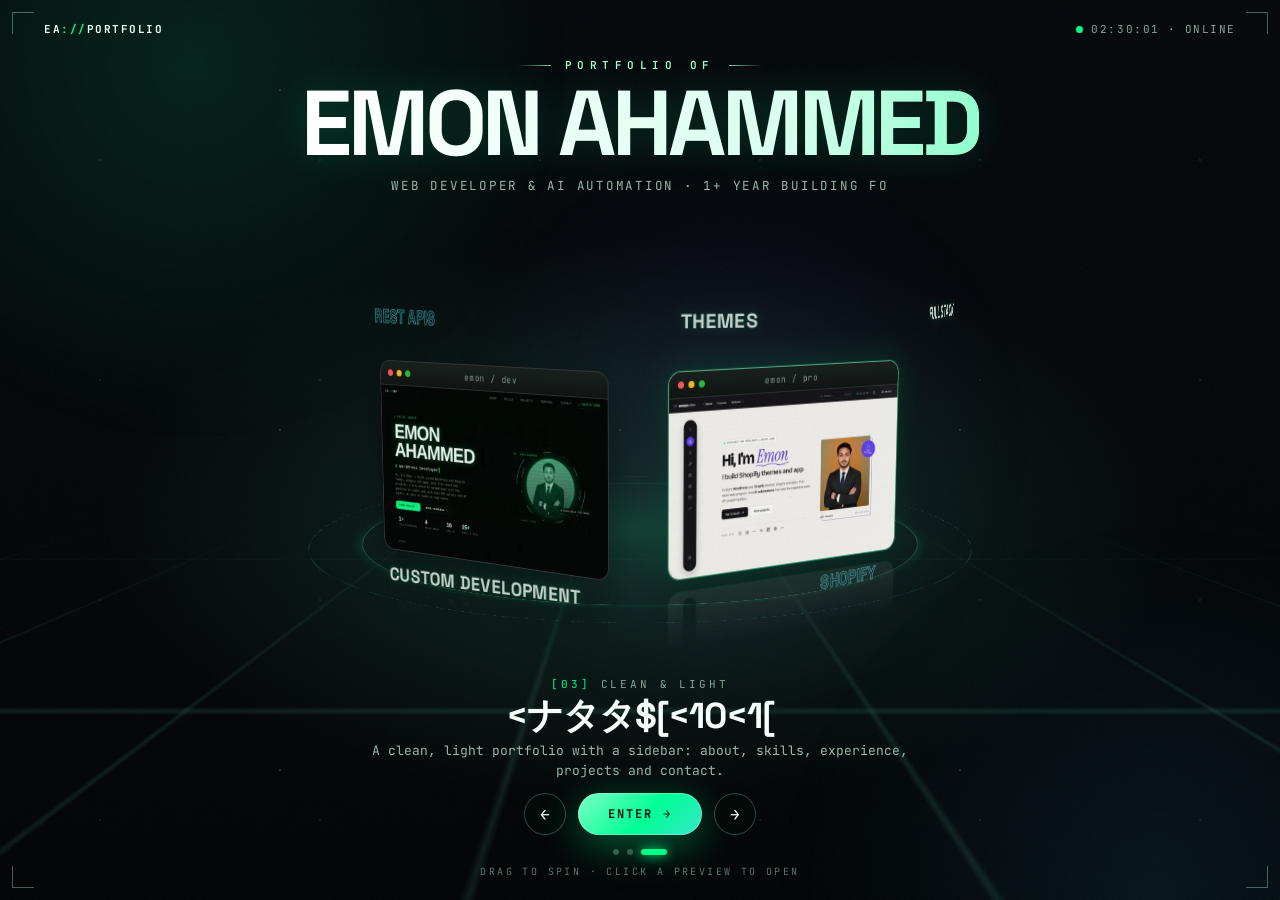
==== index.html @ 7c07039a "Experience: Betopia Limited roles in order WordPress Executive & Team Lead (6 months), Shopify Team " ====
<!DOCTYPE html>
<html lang="en">
<head>
  <meta charset="UTF-8" />
  <meta name="viewport" content="width=device-width, initial-scale=1, viewport-fit=cover" />
  <title>Emon Ahammed — Portfolio</title>
  <meta name="description" content="Emon Ahammed — custom full-stack developer, WordPress & Shopify developer and AI automation builder. Choose how you want to explore the portfolio." />
  <meta name="theme-color" content="#04070a" />
  <link rel="preconnect" href="https://fonts.googleapis.com" />
  <link rel="preconnect" href="https://fonts.gstatic.com" crossorigin />
  <link rel="preload" as="style" href="https://fonts.googleapis.com/css2?family=Space+Grotesk:wght@500;700&family=JetBrains+Mono:wght@400;600;700&display=swap" onload="this.onload=null;this.rel='stylesheet'" />
  <noscript><link rel="stylesheet" href="https://fonts.googleapis.com/css2?family=Space+Grotesk:wght@500;700&family=JetBrains+Mono:wght@400;600;700&display=swap" /></noscript>
  <link rel="stylesheet" href="fx.css?v=36" />
  <link rel="stylesheet" href="gate.css?v=38" />
</head>
<body>
  <!-- Background: soft moving light + a floor grid sliding toward the viewer -->
  <div class="bg" aria-hidden="true">
    <i class="glow g1"></i><i class="glow g2"></i><i class="glow g3"></i>
    <div class="stars s1"></div><div class="stars s2"></div>
    <div class="floor"><div class="grid"></div></div>
    <canvas class="trail" id="trail"></canvas>
    <div class="grain"></div>
  </div>
  <div class="corners" aria-hidden="true"><i></i><i></i><i></i><i></i></div>

  <header class="hud">
    <span class="hud-l">EA<b>://</b>portfolio</span>
    <span class="hud-r"><i class="pulse"></i><span id="clock">--:--:--</span> · ONLINE</span>
  </header>

  <main class="gate">
    <div class="id">
      <p class="hello" id="hello">Portfolio of</p>
      <h1 class="name glitch" id="name" data-text="EMON AHAMMED" aria-label="Emon Ahammed">EMON AHAMMED</h1>
      <p class="role" id="role"></p>
    </div>

    <!-- 3D stage: rings of words orbit around a ring of portfolio previews -->
    <section class="stage" id="stage" aria-label="Choose a portfolio style" aria-roledescription="carousel">
      <div class="world" id="world">
        <div class="platform" aria-hidden="true"><i></i><i></i><i></i></div>
        <div class="ring words w-top" id="words-top" aria-hidden="true"></div>
        <div class="ring slides" id="slides"></div>
        <div class="ring words w-bot" id="words-bot" aria-hidden="true"></div>
      </div>
    </section>

    <div class="cap" id="cap">
      <p class="cap-top"><span class="no" id="cap-no">[01]</span> <span id="cap-tag"></span></p>
      <h2 id="cap-name"></h2>
      <p class="cap-desc" id="cap-desc"></p>
      <div class="cap-row">
        <button class="arrow" id="prev" type="button" aria-label="Previous portfolio">&larr;</button>
        <a class="enter" id="enter" href="#">Enter <i>&rarr;</i></a>
        <button class="arrow" id="next" type="button" aria-label="Next portfolio">&rarr;</button>
      </div>
      <div class="dots" id="dots" aria-hidden="true"></div>
      <p class="hint">drag to spin · click a preview to open</p>
    </div>
  </main>

  <script src="data.js?v=51"></script>
  <script src="fx.js?v=37"></script>
  <script src="gate.js?v=37"></script>
</body>
</html>
---- fx.css ----
/* Shared look for the entry page and the developer portfolio. */
:root {
  --bg: #030705;
  --green: #00ff84;
  --green-dim: #0bbf6a;
  --cyan: #5ef2ff;
  --ink: #e9fff3;
  --muted: #86a596;
  --line: rgba(0, 255, 132, .18);
  --panel: rgba(4, 12, 9, .84);
  --mono: "JetBrains Mono", ui-monospace, "SF Mono", Menlo, Consolas, "Liberation Mono", monospace;
  --sans: "Space Grotesk", "Inter", -apple-system, BlinkMacSystemFont, "Segoe UI", "Helvetica Neue", Arial, sans-serif;
}
* { box-sizing: border-box; margin: 0; padding: 0; }
html { background: var(--bg); color-scheme: dark; }
body { font-family: var(--mono); color: var(--ink); -webkit-font-smoothing: antialiased; }
a { color: inherit; }
::selection { background: var(--green); color: #00140a; }

/* Rain canvas + readability layers */
#rain { position: fixed; inset: 0; width: 100%; height: 100%; z-index: 0; display: block; }
.vignette { position: fixed; inset: 0; z-index: 1; pointer-events: none; }
.scanlines {
  position: fixed; inset: 0; z-index: 90; pointer-events: none; opacity: .5;
  background: repeating-linear-gradient(to bottom, rgba(0,0,0,0) 0 2px, rgba(0,0,0,.16) 2px 3px);
  mix-blend-mode: multiply;
}

/* Custom cursor */
.has-cursor, .has-cursor a, .has-cursor button { cursor: none; }
.cur-dot, .cur-ring { position: fixed; left: 0; top: 0; z-index: 200; pointer-events: none; opacity: 0; transition: opacity .3s; will-change: transform; }
.cur-dot { width: 6px; height: 6px; margin: -3px 0 0 -3px; border-radius: 50%; background: var(--green); box-shadow: 0 0 10px var(--green); }
.cur-ring { width: 34px; height: 34px; margin: -17px 0 0 -17px; }
.cur-ring::before {
  content: ""; position: absolute; inset: 0; border: 1px solid rgba(0,255,132,.6); border-radius: 50%;
  transition: transform .25s cubic-bezier(.2,.9,.3,1.4), border-radius .25s, background .25s, border-color .25s;
}
.cur-ring.hot::before { transform: scale(1.55) rotate(45deg); border-radius: 6px; background: rgba(0,255,132,.08); border-color: var(--green); }

/* Page-leave wipe */
.wipe { position: fixed; inset: 0; z-index: 300; display: flex; pointer-events: all; }
.wipe i { flex: 1; background: linear-gradient(to bottom, #00140a, var(--bg) 30%, var(--bg)); border-bottom: 3px solid var(--green); box-shadow: 0 6px 24px rgba(0,255,132,.7); transform: translateY(-102%); animation: wipeDown .46s cubic-bezier(.7,0,.3,1) forwards; }
@keyframes wipeDown { to { transform: translateY(0); } }

/* Glitch: two offset colour copies flicker over the text (needs data-text). */
.glitch { position: relative; }
.glitch::before, .glitch::after { content: attr(data-text); position: absolute; inset: 0; pointer-events: none; opacity: 0; }
.glitch::before { color: var(--cyan); }
.glitch::after { color: #ff3d7f; }
.glitch.go::before { animation: gl1 2.8s steps(1) infinite; }
.glitch.go::after { animation: gl2 2.8s steps(1) infinite; }
@keyframes gl1 {
  0%, 91%, 100% { opacity: 0; }
  92% { opacity: .9; transform: translate(-4px, 1px); clip-path: inset(12% 0 58% 0); }
  94% { opacity: .9; transform: translate(3px, -1px); clip-path: inset(62% 0 8% 0); }
  96% { opacity: .9; transform: translate(-2px, 0); clip-path: inset(38% 0 36% 0); }
}
@keyframes gl2 {
  0%, 91%, 100% { opacity: 0; }
  92% { opacity: .8; transform: translate(4px, -1px); clip-path: inset(55% 0 20% 0); }
  94% { opacity: .8; transform: translate(-3px, 1px); clip-path: inset(8% 0 70% 0); }
  96% { opacity: .8; transform: translate(2px, 0); clip-path: inset(30% 0 44% 0); }
}

.caret::after { content: "▍"; color: var(--green); animation: blink 1s steps(1) infinite; margin-left: 2px; }
@keyframes blink { 50% { opacity: 0; } }

@media (prefers-reduced-motion: reduce) {
  *, *::before, *::after { animation-duration: .001ms !important; animation-iteration-count: 1 !important; transition-duration: .001ms !important; }
  .scanlines { display: none; }
}
---- gate.css ----
/* Entry page: name + a rotating 3D ring of portfolio previews and words. */
html, body { height: 100%; }
body { overflow: hidden; background: #04070a; }

/* ---------- Background (no matrix here): moving light + sliding floor grid ---------- */
.bg { position: fixed; inset: 0; z-index: 0; overflow: hidden; pointer-events: none;
  background: radial-gradient(ellipse 80% 60% at 50% 55%, #0a1512 0%, #04070a 70%); }
.glow { position: absolute; width: 70vmax; height: 70vmax; border-radius: 50%; will-change: transform; }
.g1 { left: -20vmax; top: -30vmax; background: radial-gradient(circle, rgba(0,255,132,.2), transparent 62%); animation: drift1 18s ease-in-out infinite alternate; }
.g2 { right: -25vmax; bottom: -35vmax; background: radial-gradient(circle, rgba(94,242,255,.16), transparent 62%); animation: drift2 22s ease-in-out infinite alternate; }
@keyframes drift1 { to { transform: translate(22vmax, 14vmax) scale(1.15); } }
@keyframes drift2 { to { transform: translate(-20vmax, -12vmax) scale(1.1); } }
.floor { position: absolute; left: -50%; right: -50%; bottom: 0; height: 46%; perspective: 420px; perspective-origin: 50% 0;
  -webkit-mask-image: linear-gradient(to bottom, transparent, #000 55%); mask-image: linear-gradient(to bottom, transparent, #000 55%); }
.grid { position: absolute; inset: -60px 0 0; transform-origin: 50% 0; transform: rotateX(74deg); height: 300%;
  background:
    linear-gradient(rgba(0,255,132,.2) 1px, transparent 1px) 0 0 / 60px 60px,
    linear-gradient(90deg, rgba(0,255,132,.2) 1px, transparent 1px) 0 0 / 60px 60px;
  animation: floor 2.6s linear infinite; will-change: transform; }
@keyframes floor { to { transform: rotateX(74deg) translateY(60px); } }

/* ---------- Top bar ---------- */
.hud {
  position: fixed; top: 0; left: 0; right: 0; z-index: 20;
  display: flex; justify-content: space-between; align-items: center;
  padding: 16px 22px; font-size: 11px; letter-spacing: .14em; text-transform: uppercase; color: var(--muted);
  opacity: 0; animation: fadeUp .8s .2s forwards;
}
.hud-l { color: var(--ink); font-weight: 700; }
.hud-l b { color: var(--green); }
.hud-r { display: flex; align-items: center; gap: 8px; font-variant-numeric: tabular-nums; }
.pulse { width: 7px; height: 7px; border-radius: 50%; background: var(--green); animation: pulse 1.8s infinite; }
@keyframes pulse { 0% { box-shadow: 0 0 0 0 rgba(0,255,132,.7); } 70% { box-shadow: 0 0 0 9px rgba(0,255,132,0); } 100% { box-shadow: 0 0 0 0 rgba(0,255,132,0); } }
@keyframes fadeUp { from { opacity: 0; transform: translateY(10px); } to { opacity: 1; transform: none; } }

/* ---------- Layout ---------- */
.gate {
  position: relative; z-index: 10; height: 100%;
  display: flex; flex-direction: column; align-items: center; justify-content: space-between;
  padding: 58px 20px 22px; text-align: center;
}
.hello { font-size: 11px; letter-spacing: .34em; text-transform: uppercase; color: var(--green); margin-bottom: 8px; opacity: 0; animation: fadeUp .7s .25s forwards; }
.name {
  font: 900 clamp(34px, 7.4vw, 92px)/.95 var(--sans); letter-spacing: -.035em; color: #f4fff9; white-space: nowrap;
  text-shadow: 0 0 30px rgba(0,255,132,.28);
}
.role { margin-top: 10px; min-height: 1.5em; font-size: clamp(12px, 1.4vw, 15px); letter-spacing: .08em; color: var(--muted); }

/* ---------- 3D stage ---------- */
.stage {
  --w: 340px;            /* preview width; JS reads it to size the ring */
  position: relative; flex: 1; width: 100%; min-height: 220px;
  perspective: 1300px; perspective-origin: 50% 46%;
  cursor: grab; touch-action: pan-y; user-select: none; -webkit-user-select: none;
  opacity: 0; transition: opacity .8s;
}
.stage.in { opacity: 1; }
.stage.grabbing { cursor: grabbing; }
.has-cursor .stage, .has-cursor .slide { cursor: none; }
.world { position: absolute; left: 50%; top: 50%; width: 0; height: 0; transform-style: preserve-3d; transform: translateZ(calc(var(--r, 300px) * -1)) rotateX(-7deg); } /* pushed back so the front preview is life-size */
.ring { position: absolute; left: 0; top: 0; width: 0; height: 0; transform-style: preserve-3d; will-change: transform; }

/* Portfolio previews: little browser windows standing in a circle */
.slide {
  --d: 0;                /* 0 = facing the viewer, 1 = at the back (set by JS) */
  position: absolute; left: calc(var(--w) / -2); top: calc(var(--w) * -.34);
  width: var(--w); display: block; text-decoration: none; color: var(--ink);
  border-radius: 12px; overflow: hidden; background: #0a0f0d;
  border: 1px solid rgba(255,255,255,.14);
  box-shadow: 0 30px 70px rgba(0,0,0,.6);
  transform-style: preserve-3d; backface-visibility: hidden; -webkit-backface-visibility: hidden;
  transition: border-color .3s, box-shadow .3s;
  -webkit-user-drag: none;
}
.slide .bar { display: flex; align-items: center; gap: 5px; height: 24px; padding: 0 10px; background: #121816; border-bottom: 1px solid rgba(255,255,255,.08); }
.slide .bar i { width: 7px; height: 7px; border-radius: 50%; background: #ff5f57; }
.slide .bar i:nth-child(2) { background: #febc2e; }
.slide .bar i:nth-child(3) { background: #28c840; }
.slide .bar span { margin: 0 auto; padding-right: 30px; font-size: 9.5px; letter-spacing: .08em; color: var(--muted); }
.slide img { display: block; width: 100%; aspect-ratio: 16 / 10; object-fit: cover; object-position: 50% 0; pointer-events: none; }
.slide::after { content: ""; position: absolute; inset: 0; background: #04070a; opacity: calc(var(--d) * .8); pointer-events: none; transition: opacity .1s linear; }
.slide .shine { position: absolute; inset: 24px 0 0; pointer-events: none; opacity: 0; transition: opacity .4s;
  background: linear-gradient(115deg, transparent 30%, rgba(255,255,255,.22) 48%, transparent 62%); background-size: 250% 100%; }
.slide.front { border-color: var(--green); box-shadow: 0 0 0 1px rgba(0,255,132,.3), 0 30px 90px rgba(0,255,132,.25), 0 30px 70px rgba(0,0,0,.6); }
.slide.front .shine { opacity: 1; animation: shine 2.6s ease-in-out infinite; }
@keyframes shine { from { background-position: 120% 0; } to { background-position: -60% 0; } }

/* Words orbiting above and below the previews */
.words span {
  position: absolute; left: -110px; width: 220px; text-align: center; white-space: nowrap;
  font: 900 clamp(18px, 2.6vw, 30px)/1 var(--sans); letter-spacing: -.01em; text-transform: uppercase;
  backface-visibility: hidden; -webkit-backface-visibility: hidden;
  color: transparent; -webkit-text-stroke: 1px rgba(0,255,132,.6);
}
.words span:nth-child(3n + 1) { color: #eafff4; -webkit-text-stroke: 0; text-shadow: 0 0 18px rgba(0,255,132,.5); }
.words span:nth-child(4n + 2) { -webkit-text-stroke-color: rgba(94,242,255,.7); }
.w-top span { top: calc(var(--w) * -.55); }
.w-bot span { top: calc(var(--w) * .42); }

/* ---------- Caption for the preview facing the viewer ---------- */
.cap { width: min(560px, 100%); opacity: 0; transform: translateY(14px); transition: opacity .6s, transform .6s; }
.cap.in { opacity: 1; transform: none; }
.cap-top { font-size: 11px; letter-spacing: .18em; text-transform: uppercase; color: var(--muted); }
.cap-top .no { color: var(--green); }
.cap h2 { margin: 6px 0 4px; font: 800 clamp(22px, 3vw, 32px)/1.1 var(--sans); letter-spacing: -.02em; }
.cap-desc { font-size: 13px; line-height: 1.55; color: var(--muted); min-height: 3.1em; }
.cap-row { display: flex; justify-content: center; align-items: center; gap: 12px; margin-top: 12px; }
.enter {
  display: inline-flex; align-items: center; gap: 10px; padding: 12px 26px; border-radius: 999px;
  background: var(--green); color: #00140a; text-decoration: none;
  font: 700 12px var(--mono); letter-spacing: .16em; text-transform: uppercase;
  box-shadow: 0 0 30px rgba(0,255,132,.35); transition: box-shadow .25s; will-change: transform;
}
.enter i { font-style: normal; transition: transform .25s; }
.enter:hover { box-shadow: 0 0 46px rgba(0,255,132,.65); }
.enter:hover i { transform: translateX(5px); }
.arrow { width: 42px; height: 42px; border-radius: 50%; border: 1px solid var(--line); background: rgba(4,12,9,.7); color: var(--ink); font: 16px var(--mono); transition: border-color .2s, background .2s; }
.arrow:hover { border-color: var(--green); background: rgba(0,255,132,.12); }
.hint { margin-top: 12px; font-size: 10px; letter-spacing: .18em; text-transform: uppercase; color: var(--muted); opacity: .7; }

@media (max-width: 640px) {
  .hud { padding: 12px 14px; font-size: 10px; }
  .hud-r { letter-spacing: .06em; }
  .gate { padding: 52px 14px 16px; }
  .stage { --w: 220px; perspective: 900px; }
  .words span { left: -80px; width: 160px; }
}
@media (max-height: 640px) {
  .stage { --w: 220px; }
  .cap-desc { display: none; }
  .hint { display: none; }
}
@media (prefers-reduced-motion: reduce) {
  .glow, .grid { animation: none; }
}

/* ================= Aesthetic pass ================= */
/* Deeper, more colourful light; stars; film grain; a matrix trail under the pointer */
.bg { background:
  radial-gradient(ellipse 60% 45% at 50% 58%, rgba(16,46,38,.9) 0%, transparent 70%),
  linear-gradient(180deg, #05080c 0%, #04070a 55%, #020405 100%); }
.g1 { background: radial-gradient(circle, rgba(0,255,150,.17), transparent 60%); }
.g2 { background: radial-gradient(circle, rgba(70,200,255,.15), transparent 60%); }
.g3 { left: 30vw; top: 10vh; width: 55vmax; height: 55vmax; background: radial-gradient(circle, rgba(140,110,255,.13), transparent 60%); animation: drift3 26s ease-in-out infinite alternate; }
@keyframes drift3 { to { transform: translate(-26vmax, 18vmax) scale(1.2); } }

.stars { position: absolute; inset: -50%; background-repeat: repeat; will-change: transform, opacity; }
.s1 { background-image: radial-gradient(1px 1px at 20px 30px, rgba(255,255,255,.75), transparent 60%), radial-gradient(1px 1px at 130px 90px, rgba(190,255,225,.6), transparent 60%), radial-gradient(1.4px 1.4px at 80px 170px, rgba(255,255,255,.5), transparent 60%);
  background-size: 220px 220px; animation: starDrift 120s linear infinite, twinkle 5s ease-in-out infinite; }
.s2 { background-image: radial-gradient(1px 1px at 60px 50px, rgba(160,220,255,.6), transparent 60%), radial-gradient(1.6px 1.6px at 240px 200px, rgba(255,255,255,.55), transparent 60%);
  background-size: 340px 340px; animation: starDrift 200s linear infinite reverse, twinkle 7s ease-in-out -3s infinite; }
@keyframes starDrift { to { transform: translate(220px, 110px); } }
@keyframes twinkle { 50% { opacity: .45; } }

.grid { background:
  linear-gradient(rgba(120,255,200,.16) 1px, transparent 1px) 0 0 / 60px 60px,
  linear-gradient(90deg, rgba(120,255,200,.16) 1px, transparent 1px) 0 0 / 60px 60px; }
.floor::after { content: ""; position: absolute; left: 0; right: 0; top: 0; height: 2px; background: linear-gradient(90deg, transparent 20%, rgba(0,255,150,.55) 50%, transparent 80%); filter: blur(1px); }

/* Matrix lens: faint rain visible only in a circle around the pointer (drawn by gate.js) */
.trail { position: absolute; inset: 0; width: 100%; height: 100%; display: block; }

.grain { position: absolute; inset: 0; opacity: .1; mix-blend-mode: overlay;
  background-image: url("data:image/svg+xml,%3Csvg xmlns='http://www.w3.org/2000/svg' width='180' height='180'%3E%3Cfilter id='n'%3E%3CfeTurbulence type='fractalNoise' baseFrequency='.9' numOctaves='2' stitchTiles='stitch'/%3E%3C/filter%3E%3Crect width='100%25' height='100%25' filter='url(%23n)'/%3E%3C/svg%3E"); }

/* Thin corner brackets framing the page */
.corners i { position: fixed; z-index: 15; width: 22px; height: 22px; border: 1px solid rgba(190,255,225,.35); pointer-events: none; opacity: 0; animation: fadeUp 1s .6s forwards; }
.corners i:nth-child(1) { left: 12px; top: 12px; border-right: 0; border-bottom: 0; }
.corners i:nth-child(2) { right: 12px; top: 12px; border-left: 0; border-bottom: 0; }
.corners i:nth-child(3) { left: 12px; bottom: 12px; border-right: 0; border-top: 0; }
.corners i:nth-child(4) { right: 12px; bottom: 12px; border-left: 0; border-top: 0; }
.hud { padding: 22px 44px; }

/* Name: soft gradient fill with a slow sheen instead of a hard neon glow */
.hello { letter-spacing: .5em; color: #9dffd0; font-weight: 600; }
.hello::before, .hello::after { content: ""; display: inline-block; vertical-align: middle; width: 34px; height: 1px; margin: 0 14px; background: linear-gradient(90deg, transparent, rgba(157,255,208,.8)); }
.hello::after { transform: scaleX(-1); }
.name {
  font-weight: 700; letter-spacing: -.045em; text-shadow: none;
  background: linear-gradient(100deg, #ffffff 0%, #d9fff0 30%, #7dffc4 45%, #ffffff 60%, #b9eaff 100%); background-size: 240% 100%;
  -webkit-background-clip: text; background-clip: text; color: transparent; -webkit-text-fill-color: transparent;
  filter: drop-shadow(0 0 28px rgba(0,255,150,.28));
  animation: sheen 7s ease-in-out infinite;
}
@keyframes sheen { 0%, 100% { background-position: 0 0; } 50% { background-position: 100% 0; } }
.name.glitch::before, .name.glitch::after { -webkit-text-fill-color: currentColor; }
.role { letter-spacing: .14em; text-transform: uppercase; font-size: clamp(10.5px, 1.1vw, 12.5px); color: #9bb5a8; }

/* Glowing platform under the ring */
.platform { position: absolute; left: 0; top: calc(var(--w) * .46); width: 0; height: 0; transform: rotateX(90deg); transform-style: preserve-3d; pointer-events: none; }
.platform i { position: absolute; border-radius: 50%; left: 50%; top: 50%; }
.platform i:nth-child(1) { width: calc(var(--r) * 2.9); height: calc(var(--r) * 2.9); margin: calc(var(--r) * -1.45) 0 0 calc(var(--r) * -1.45);
  background: radial-gradient(circle, rgba(0,255,150,.2) 0%, rgba(0,255,150,.07) 38%, transparent 66%); }
.platform i:nth-child(2) { width: calc(var(--r) * 2.2); height: calc(var(--r) * 2.2); margin: calc(var(--r) * -1.1) 0 0 calc(var(--r) * -1.1);
  border: 1px solid rgba(140,255,205,.55); box-shadow: 0 0 30px rgba(0,255,150,.35), inset 0 0 30px rgba(0,255,150,.2); }
.platform i:nth-child(3) { width: calc(var(--r) * 2.6); height: calc(var(--r) * 2.6); margin: calc(var(--r) * -1.3) 0 0 calc(var(--r) * -1.3);
  border: 2px dashed rgba(94,242,255,.4); animation: platSpin 30s linear infinite; }
@keyframes platSpin { to { transform: rotate(360deg); } }

/* Previews: glassier frame, floor reflection, softer depth fade */
.slide { border-radius: 14px; border-color: rgba(255,255,255,.16); background: #0b100e;
  box-shadow: 0 40px 80px rgba(0,0,0,.55), inset 0 1px 0 rgba(255,255,255,.12);
  -webkit-box-reflect: below 14px linear-gradient(transparent 62%, rgba(0,0,0,.22)); }
.slide .bar { height: 26px; background: linear-gradient(180deg, #1a211e, #111614); }
.slide::after { opacity: calc(var(--d) * .72); background: #03060a; }
.slide.front { border-color: rgba(140,255,205,.9); box-shadow: 0 0 0 1px rgba(0,255,150,.25), 0 0 70px rgba(0,255,150,.3), 0 40px 80px rgba(0,0,0,.55), inset 0 1px 0 rgba(255,255,255,.2); }

/* Orbiting words: lighter, more editorial */
.words span { font-weight: 700; letter-spacing: .02em; -webkit-text-stroke: 1px rgba(140,255,205,.5); font-size: clamp(16px, 2.2vw, 26px); }
.words span:nth-child(3n + 1) { color: #f2fff8; text-shadow: 0 0 22px rgba(0,255,150,.55); }
.w-bot span { top: calc(var(--w) * .36); opacity: .8; }

/* Caption */
.cap { position: relative; z-index: 2; margin-top: 14px; }
.cap-top { letter-spacing: .26em; }
.cap h2 { font-weight: 700; font-size: clamp(24px, 3.2vw, 36px); letter-spacing: -.03em; color: #f6fffa; }
.cap-desc { color: #9bb5a8; }
.enter { background: linear-gradient(135deg, #7dffc4, #00ff96 55%, #38e6c8); box-shadow: 0 0 0 1px rgba(255,255,255,.25) inset, 0 10px 40px rgba(0,255,150,.35); padding: 13px 30px; }
.arrow { backdrop-filter: blur(6px); -webkit-backdrop-filter: blur(6px); border-color: rgba(190,255,225,.25); }
.dots { display: flex; justify-content: center; gap: 8px; margin-top: 14px; }
.dots i { width: 6px; height: 6px; border-radius: 999px; background: rgba(190,255,225,.28); transition: width .4s cubic-bezier(.2,.9,.2,1), background .3s, box-shadow .3s; }
.dots i.on { width: 26px; background: var(--green); box-shadow: 0 0 12px var(--green); }
.hint { margin-top: 10px; letter-spacing: .24em; }

@media (max-width: 640px) {
  .hud { padding: 16px 26px; }
  .hello::before, .hello::after { width: 18px; margin: 0 8px; }
}
@media (prefers-reduced-motion: reduce) {
  .g3, .stars, .name, .platform i { animation: none; }
}

/* ================= Lighter stage =================
   Same layout, less weight: smaller previews, a quieter platform, fainter words and reflections. */
.stage { --w: 290px; }
@media (max-width: 640px) { .stage { --w: 200px; } }
@media (max-height: 640px) { .stage { --w: 200px; } }

.platform i:nth-child(1) { background: radial-gradient(circle, rgba(0,255,150,.09) 0%, rgba(0,255,150,.03) 38%, transparent 64%); }
.platform i:nth-child(2) { border-color: rgba(140,255,205,.28); box-shadow: 0 0 14px rgba(0,255,150,.14); }
.platform i:nth-child(3) { border: 1px dashed rgba(94,242,255,.22); }

.slide { box-shadow: 0 24px 50px rgba(0,0,0,.4), inset 0 1px 0 rgba(255,255,255,.1);
  -webkit-box-reflect: below 12px linear-gradient(transparent 72%, rgba(0,0,0,.1)); }
.slide.front { border-color: rgba(140,255,205,.6); box-shadow: 0 0 0 1px rgba(0,255,150,.12), 0 0 34px rgba(0,255,150,.14), 0 24px 50px rgba(0,0,0,.4); }
.slide.front .shine { opacity: .5; }

.words span { font-size: clamp(13px, 1.6vw, 19px); -webkit-text-stroke-color: rgba(140,255,205,.32); opacity: .7; }
.words span:nth-child(3n + 1) { text-shadow: 0 0 10px rgba(0,255,150,.25); opacity: .8; }

.g1 { background: radial-gradient(circle, rgba(0,255,150,.11), transparent 60%); }
.g2 { background: radial-gradient(circle, rgba(70,200,255,.09), transparent 60%); }
.g3 { background: radial-gradient(circle, rgba(140,110,255,.07), transparent 60%); }
.grid { opacity: .6; }
.floor::after { opacity: .5; }
.name { filter: drop-shadow(0 0 18px rgba(0,255,150,.16)); }

/* Cheaper film grain: a plain low-opacity layer instead of a full-screen blend mode,
   which the browser had to recompute every frame while the ring spins. */
.grain { mix-blend-mode: normal; opacity: .035; }
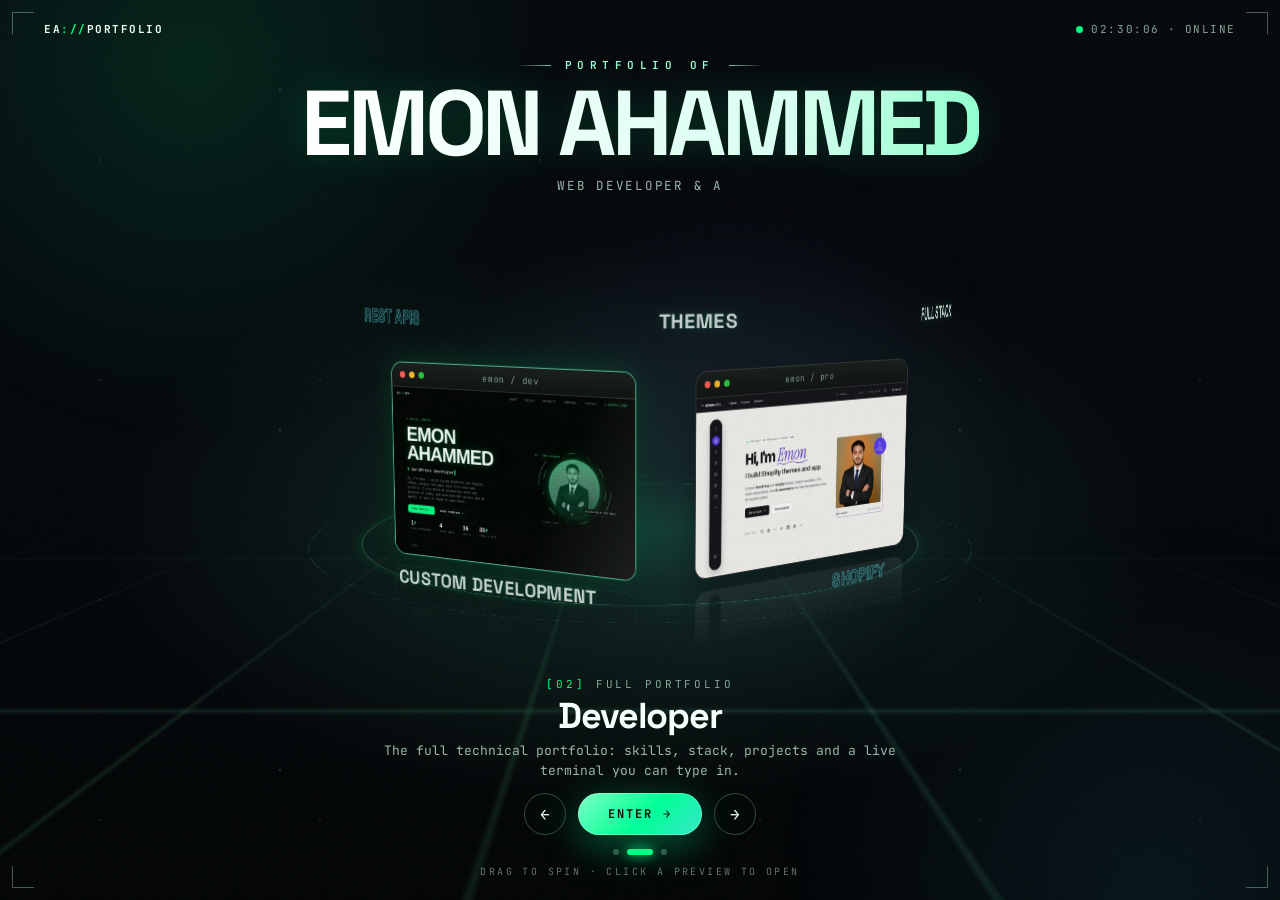
==== commit c61a5bf5: "Experience: executive titles for Shopify and full-stack roles Shopify Executive & Team Lead; Executi" ====
--- a/index.html
+++ b/index.html
@@ -60,7 +60,7 @@
     </div>
   </main>
 
-  <script src="data.js?v=51"></script>
+  <script src="data.js?v=52"></script>
   <script src="fx.js?v=37"></script>
   <script src="gate.js?v=37"></script>
 </body>
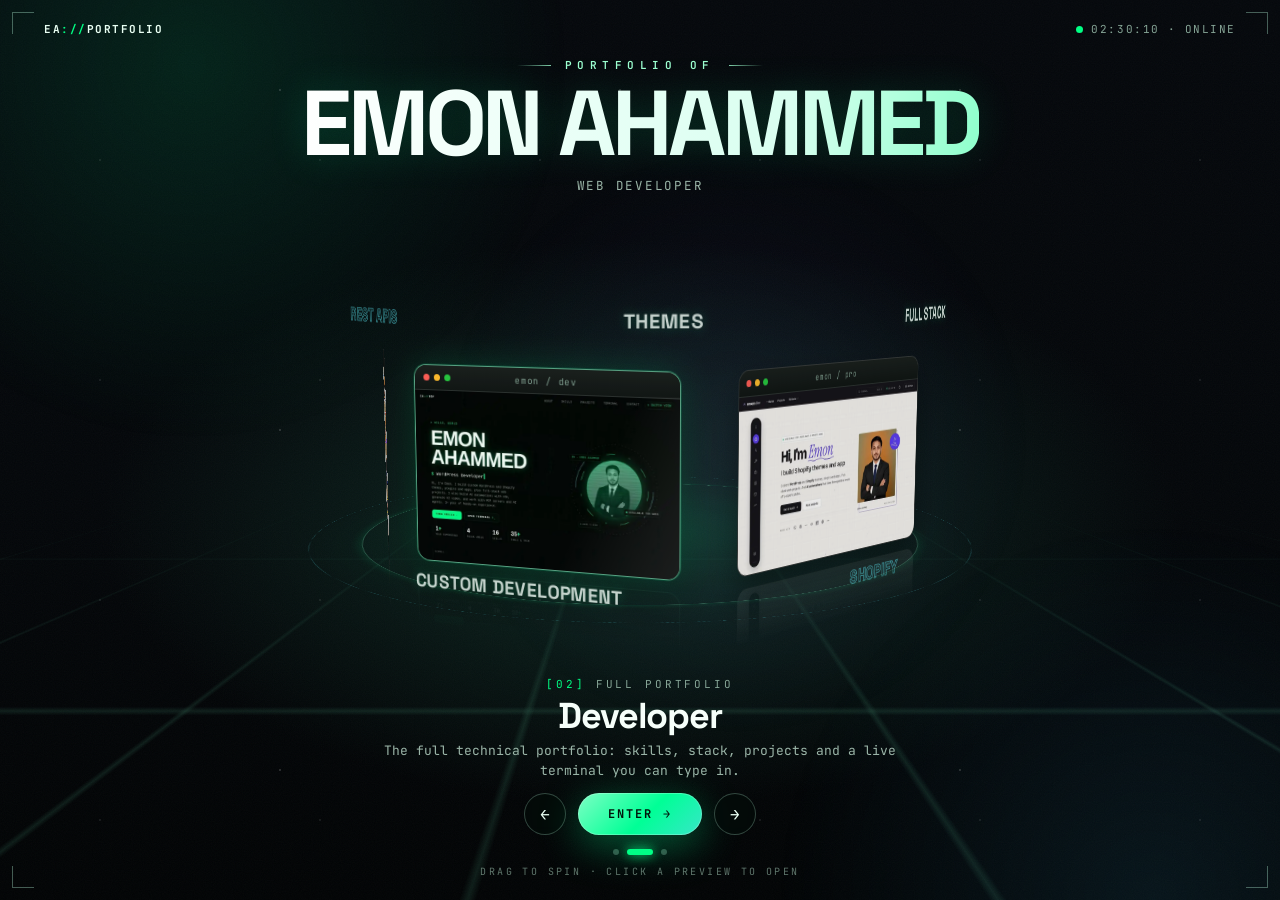
==== commit acf2e76c: "Projects: new custom builds and n8n workflow - Custom Development now opens with Cuply, House & Paw," ====
--- a/index.html
+++ b/index.html
@@ -60,7 +60,7 @@
     </div>
   </main>
 
-  <script src="data.js?v=52"></script>
+  <script src="data.js?v=59"></script>
   <script src="fx.js?v=37"></script>
   <script src="gate.js?v=37"></script>
 </body>
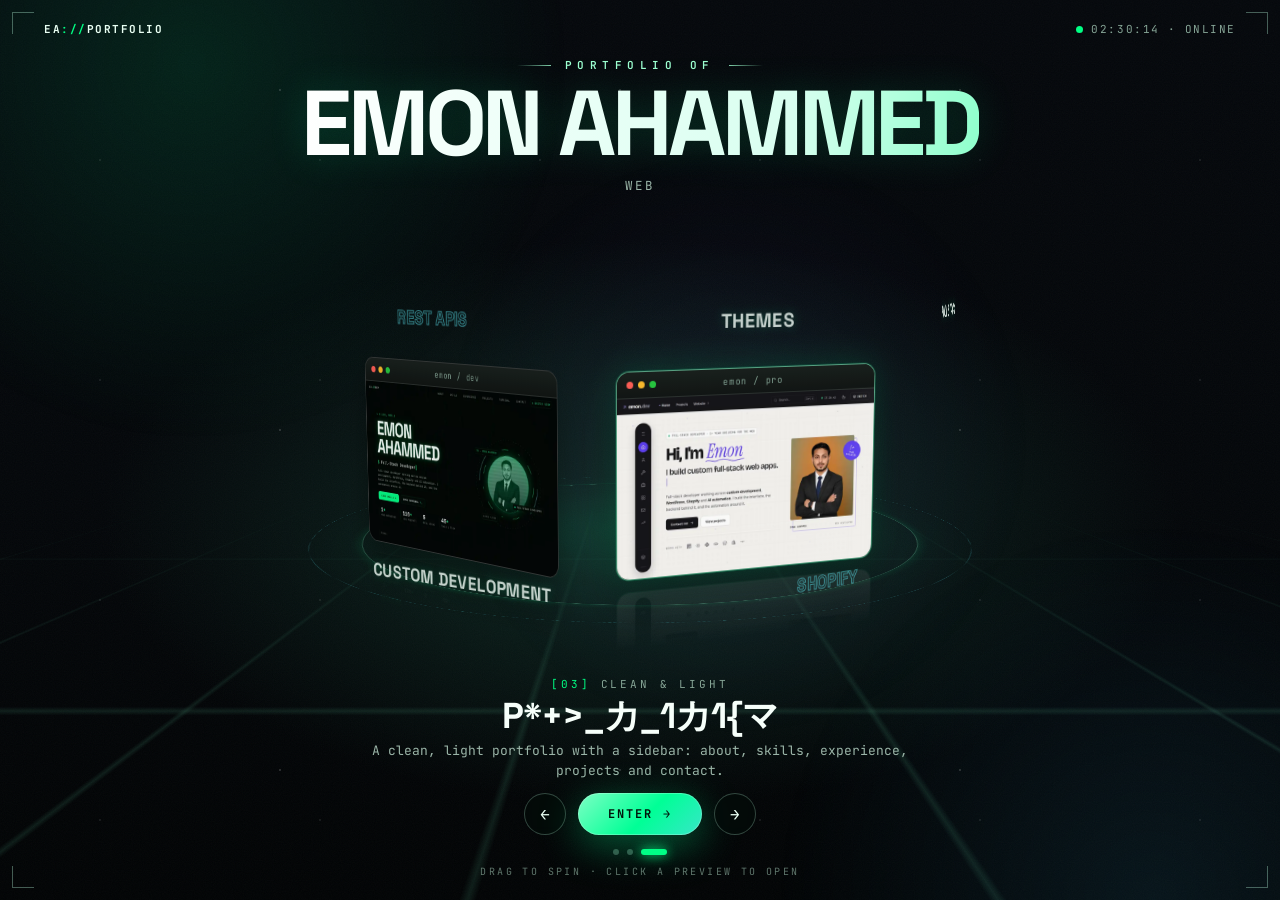
==== commit d7213a56: "Experience links, BD Calling Academy, 3D project, fresh previews - Experience: Pixelora Studio (bran" ====
--- a/index.html
+++ b/index.html
@@ -60,7 +60,7 @@
     </div>
   </main>
 
-  <script src="data.js?v=59"></script>
+  <script src="data.js?v=64"></script>
   <script src="fx.js?v=37"></script>
   <script src="gate.js?v=37"></script>
 </body>
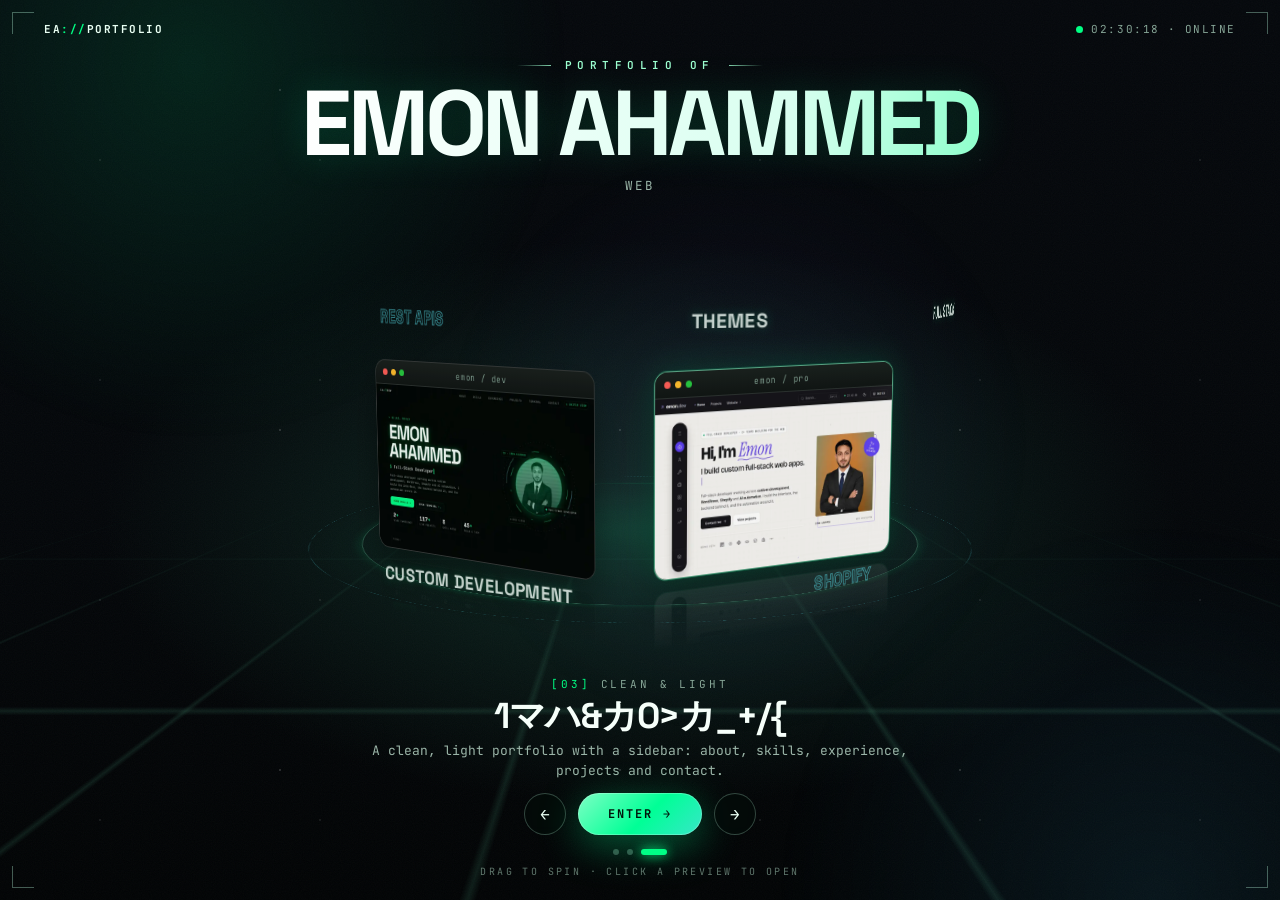
==== commit b14e6bde: "Experience: 2+ years everywhere Entry page, Professional header/stamp/stats, Developer stats and pro" ====
--- a/index.html
+++ b/index.html
@@ -60,8 +60,8 @@
     </div>
   </main>
 
-  <script src="data.js?v=64"></script>
+  <script src="data.js?v=66"></script>
   <script src="fx.js?v=37"></script>
-  <script src="gate.js?v=37"></script>
+  <script src="gate.js?v=38"></script>
 </body>
 </html>
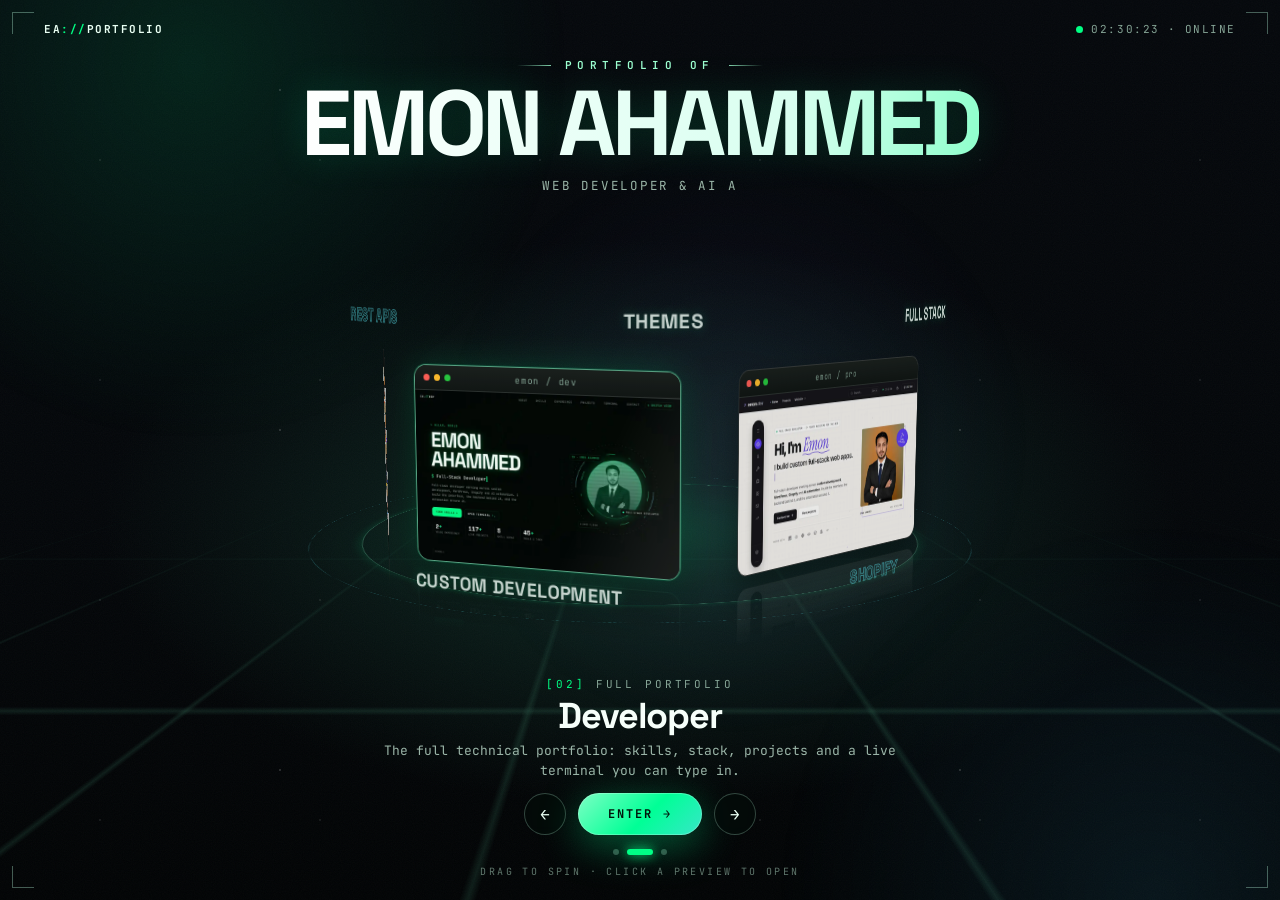
==== commit 882276e3: "Favicon and Vercel config - EA monogram favicon (SVG, 32px PNG, .ico, apple-touch-icon) on all pages" ====
--- a/index.html
+++ b/index.html
@@ -4,6 +4,9 @@
   <meta charset="UTF-8" />
   <meta name="viewport" content="width=device-width, initial-scale=1, viewport-fit=cover" />
   <title>Emon Ahammed — Portfolio</title>
+  <link rel="icon" href="favicon.svg?v=1" type="image/svg+xml" />
+  <link rel="icon" href="favicon-32.png?v=1" sizes="32x32" type="image/png" />
+  <link rel="apple-touch-icon" href="apple-touch-icon.png?v=1" />
   <meta name="description" content="Emon Ahammed — custom full-stack developer, WordPress & Shopify developer and AI automation builder. Choose how you want to explore the portfolio." />
   <meta name="theme-color" content="#04070a" />
   <link rel="preconnect" href="https://fonts.googleapis.com" />
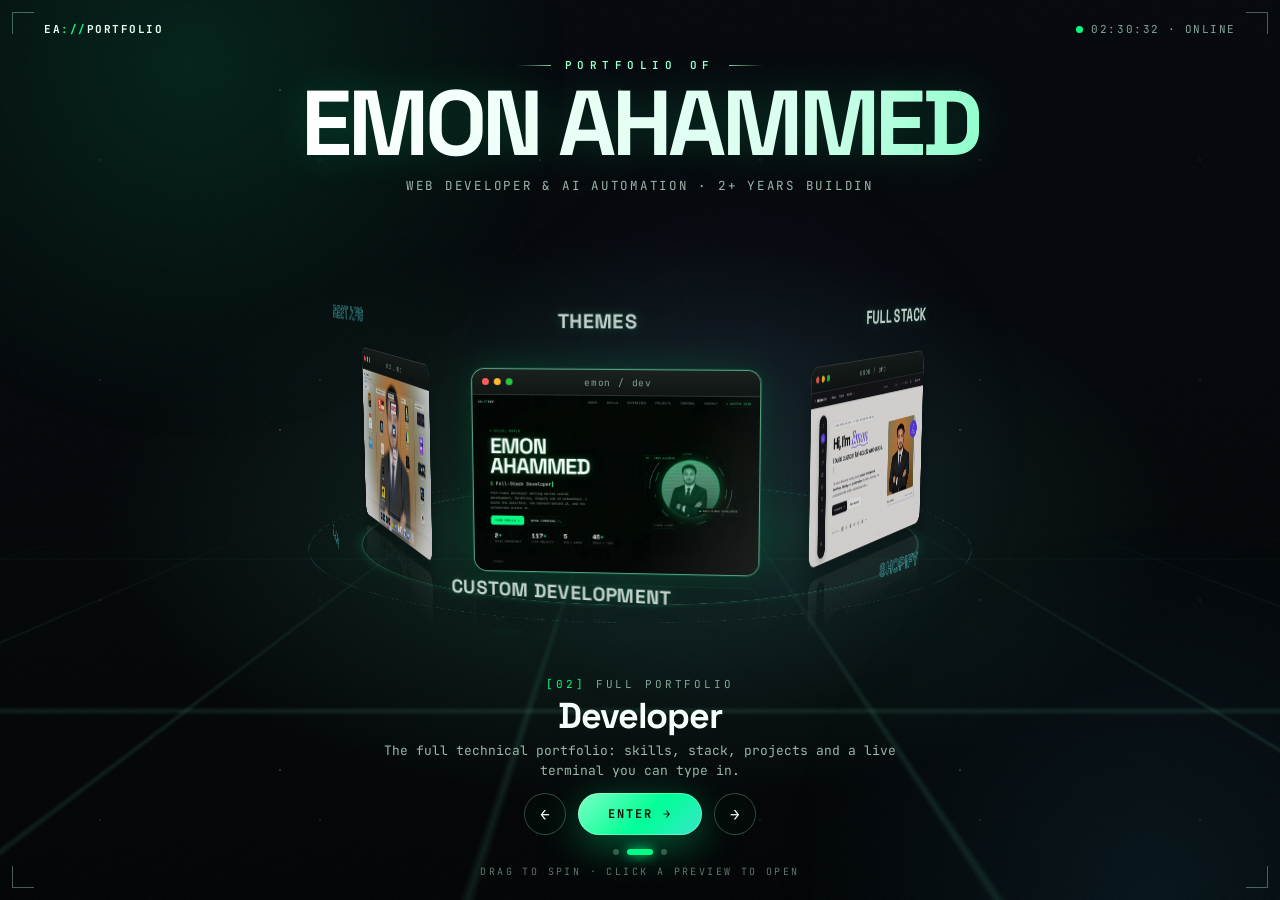
==== commit 30ed21b8: "Contact: email and GitHub instead of website links The site will live on emonahammed.shop, so links " ====
--- a/index.html
+++ b/index.html
@@ -63,7 +63,7 @@
     </div>
   </main>
 
-  <script src="data.js?v=66"></script>
+  <script src="data.js?v=67"></script>
   <script src="fx.js?v=37"></script>
   <script src="gate.js?v=38"></script>
 </body>
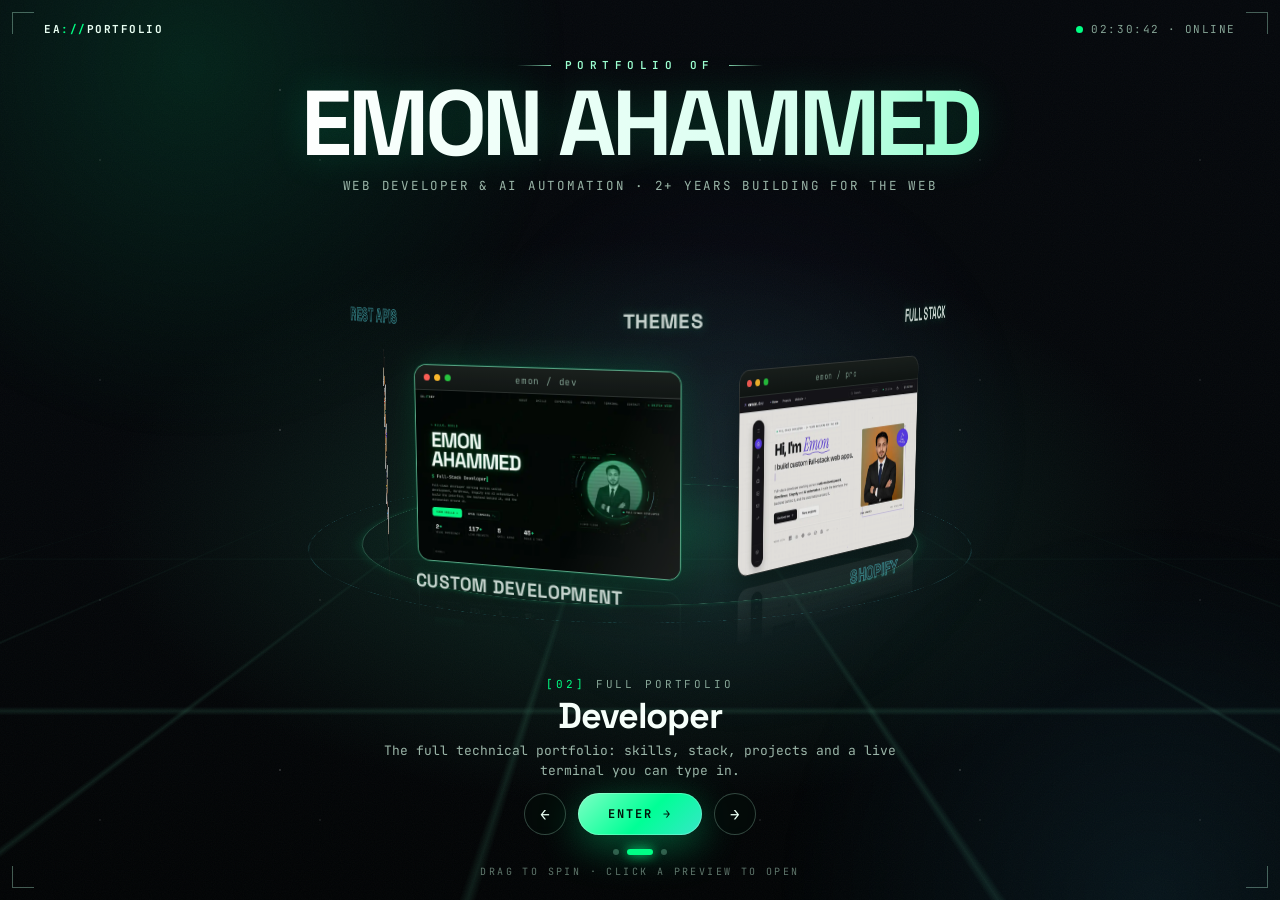
==== commit 35dae12e: "Add emonahammed.shop website link, canonical/OG meta, robots and sitemap Co-Authored-By: Claude Opus" ====
--- a/index.html
+++ b/index.html
@@ -8,6 +8,14 @@
   <link rel="icon" href="favicon-32.png?v=1" sizes="32x32" type="image/png" />
   <link rel="apple-touch-icon" href="apple-touch-icon.png?v=1" />
   <meta name="description" content="Emon Ahammed — custom full-stack developer, WordPress & Shopify developer and AI automation builder. Choose how you want to explore the portfolio." />
+  <link rel="canonical" href="https://emonahammed.shop/" />
+  <meta property="og:type" content="website" />
+  <meta property="og:site_name" content="Emon Ahammed" />
+  <meta property="og:title" content="Emon Ahammed — Portfolio" />
+  <meta property="og:description" content="Emon Ahammed — custom full-stack developer, WordPress & Shopify developer and AI automation builder. Choose how you want to explore the portfolio." />
+  <meta property="og:url" content="https://emonahammed.shop/" />
+  <meta property="og:image" content="https://emonahammed.shop/previews/pro.webp" />
+  <meta name="twitter:card" content="summary_large_image" />
   <meta name="theme-color" content="#04070a" />
   <link rel="preconnect" href="https://fonts.googleapis.com" />
   <link rel="preconnect" href="https://fonts.gstatic.com" crossorigin />
@@ -63,7 +71,7 @@
     </div>
   </main>
 
-  <script src="data.js?v=67"></script>
+  <script src="data.js?v=68"></script>
   <script src="fx.js?v=37"></script>
   <script src="gate.js?v=38"></script>
 </body>
